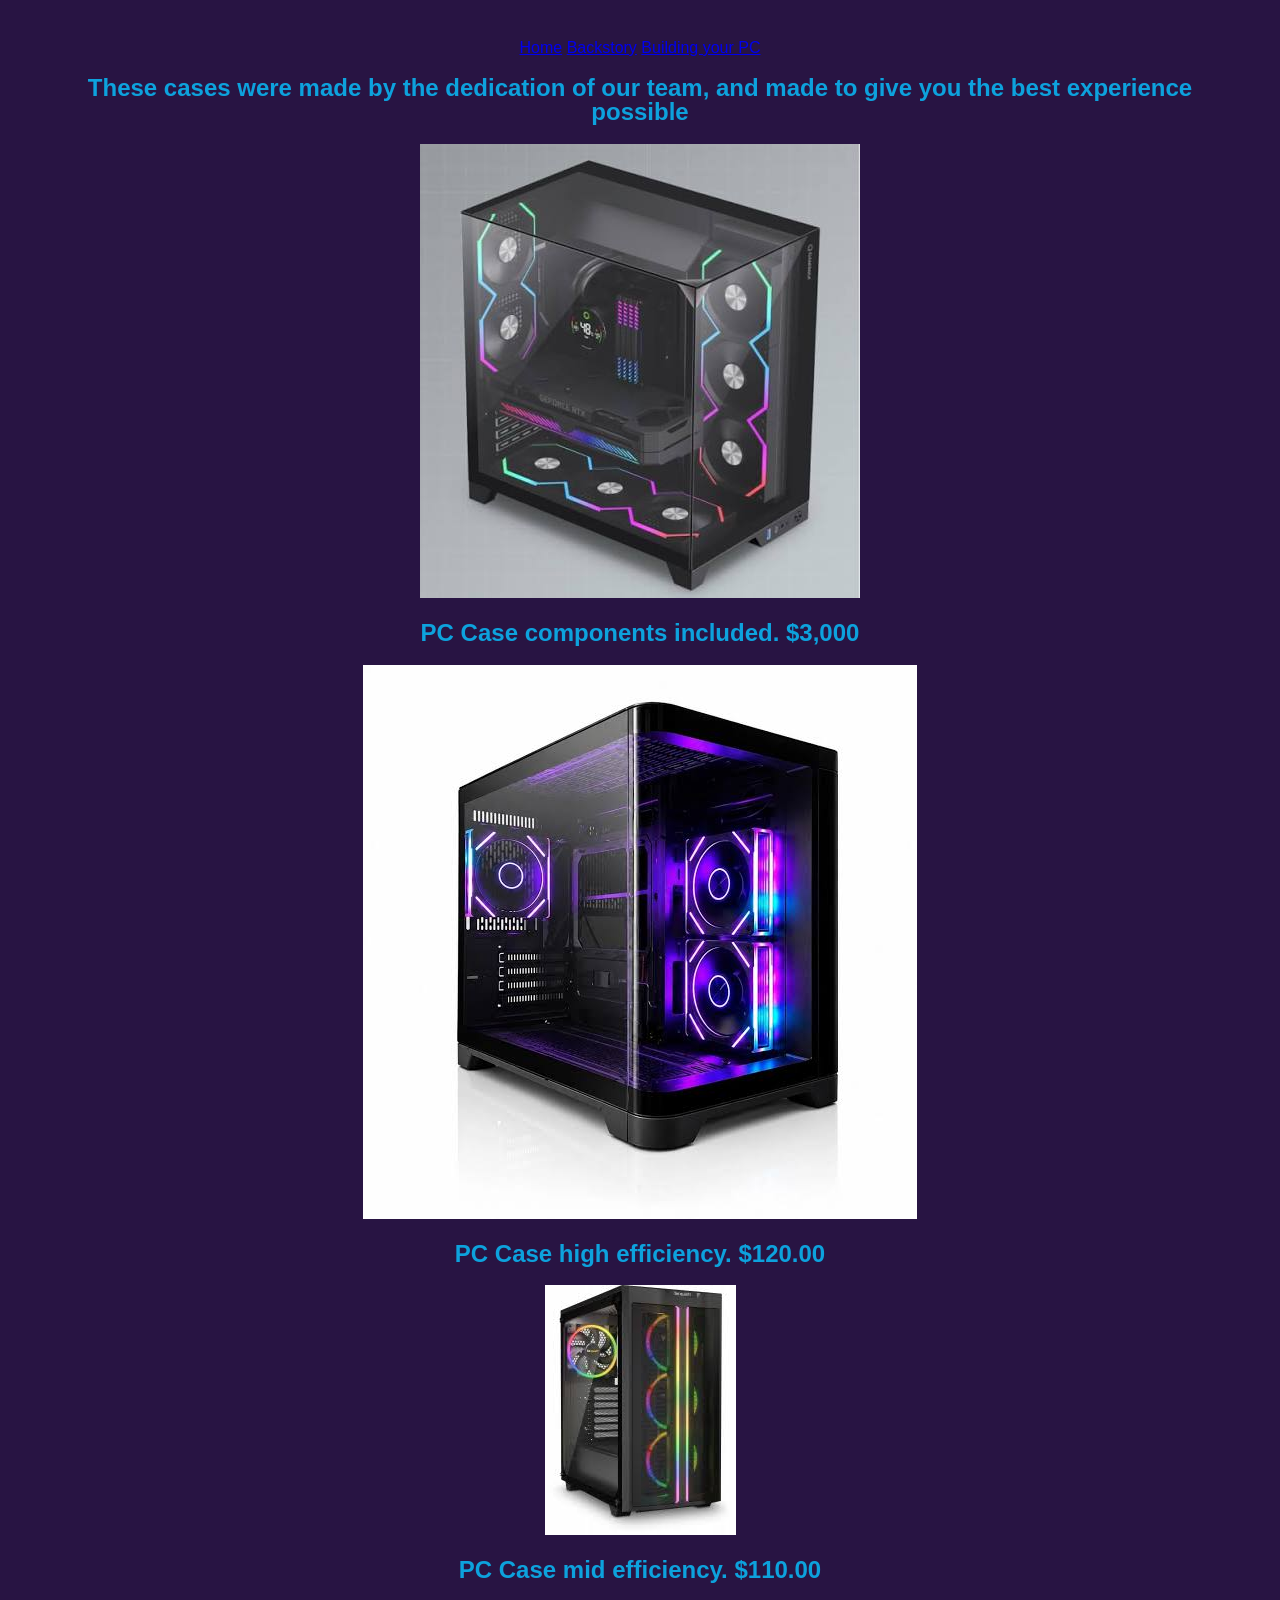
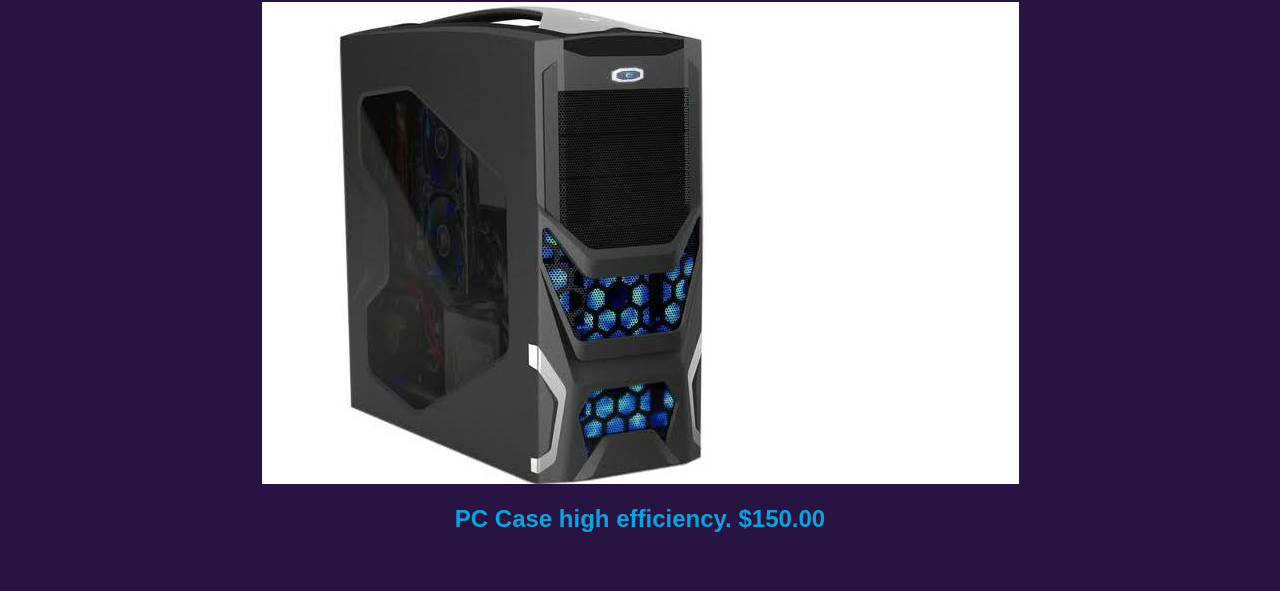
==== page1.html @ 71a489a0 "i tried 2" ====
<!DOCTYPE html>
<html lang="en">
<head>

    <meta charset="UTF-8">

    <title>Cases</title>

    <link rel="stylesheet" href="styles.css">

</head>
<nav>
  <a href="index.html">Home</a>
  <a href="page2.html">Backstory</a>
  <a href="page3.html">Building your PC</a>
</nav>
<body>
<h2>These cases were made by the dedication of our team, and made to give you the best experience possible</h2>
    <img src="Pc case 1.jpg" alt="pc1">
      <h2>PC Case components included. $3,000</h2>


    <img src="PC case 2.jpg" alt="pc2">
      <h2>PC Case high efficiency. $120.00</h2>


    <img src="pc case 3.jpg" alt="pc3"
    <div class="Tutorial"></div>
      <h2>PC Case mid efficiency. $110.00</h2>     <!--PLEASE STOP BEING REEEEED -->
      
    
    <img class="small" src="pc case 4.png" alt="pc4"
    <div class="Tutorial"></div>
    <div class="wigglehover"></div>
      <h2>PC Case high efficiency. $150.00</h2>
</body>
</html>
<!-- I made this 
 - Pierre -->
---- styles.css ----
/* 191443
That is the color of the background */
body {
  margin: 0;
  font-family: Arial, sans-serif;
  background-color: rgb(40, 20, 67);
  color: #0da2dd;
  line-height: 1;
  text-align: center;
  padding: 40px;
}

/* Heading style */
h1 {
  color: #ffffff;
  font-size: 2.5rem;
  margin-bottom: 20px;
}

/* Paragraph style */
p.Box {
  font-size: 1.2rem;
  color: #0da2dd;
  max-width: 600px;
  margin: 0 auto;
  background: #fff;
  padding: 15px;
  border-radius: 10px;
  box-shadow: 0 4px 6px rgba(255, 253, 253, 0.1);

  .zoom:hover{
transform:scale(1.08);
}
}

.Tutorial {
  line-height: 1.8;
}

.wigglehover{
animation:wig .6s;
}
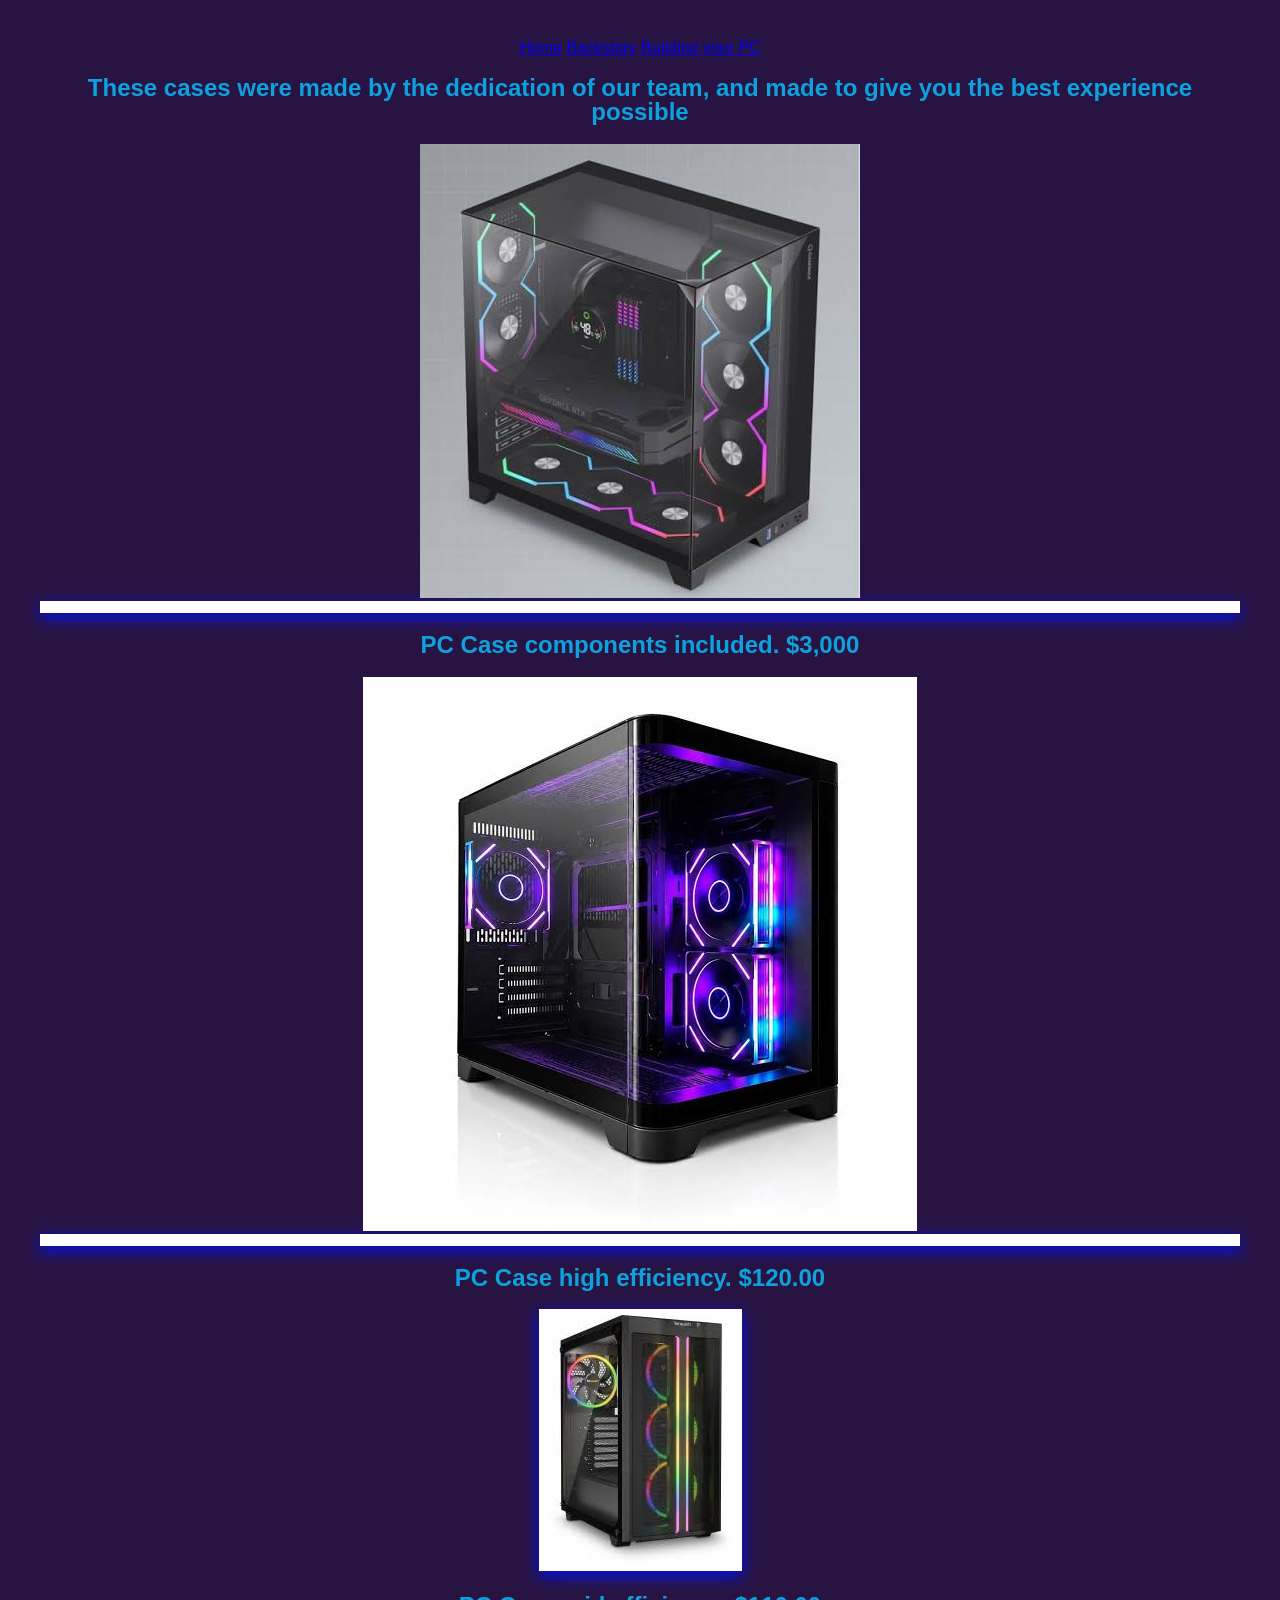
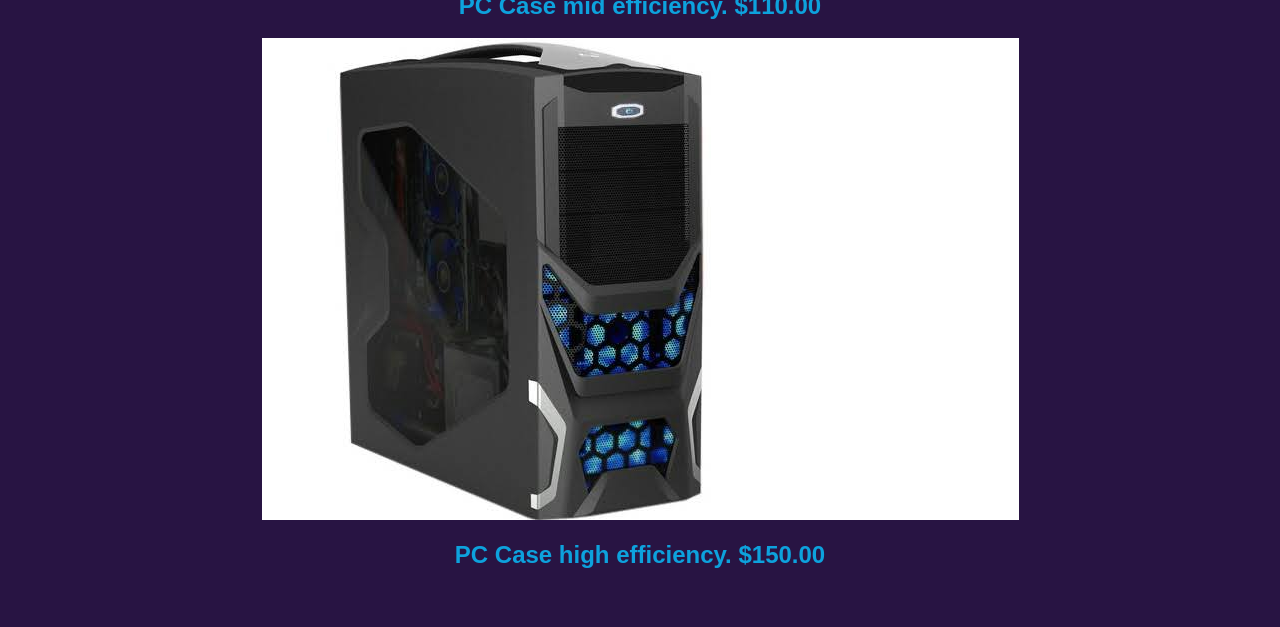
==== commit 051966e4: "borders" ====
--- a/page1.html
+++ b/page1.html
@@ -17,21 +17,26 @@
 <body>
 <h2>These cases were made by the dedication of our team, and made to give you the best experience possible</h2>
     <img src="Pc case 1.jpg" alt="pc1">
+    <div class="frame"></div>
+     <div class="Tutorial"></div>
       <h2>PC Case components included. $3,000</h2>
 
 
     <img src="PC case 2.jpg" alt="pc2">
+    <div class="frame"></div>
+     <div class="Tutorial"></div>
       <h2>PC Case high efficiency. $120.00</h2>
 
 
     <img src="pc case 3.jpg" alt="pc3"
+    <div class="frame"></div>
     <div class="Tutorial"></div>
       <h2>PC Case mid efficiency. $110.00</h2>     <!--PLEASE STOP BEING REEEEED -->
       
     
     <img class="small" src="pc case 4.png" alt="pc4"
+    <div class="frame"></div>
     <div class="Tutorial"></div>
-    <div class="wigglehover"></div>
       <h2>PC Case high efficiency. $150.00</h2>
 </body>
 </html>
--- a/styles.css
+++ b/styles.css
@@ -37,6 +37,7 @@
   line-height: 1.8;
 }
 
-.wigglehover{
-animation:wig .6s;
-}+.frame {
+border:6px solid white;
+box-shadow:0 5px 15px rgb(0, 16, 247);               /*MY PROUDEST CREATION -pierre*/
+}
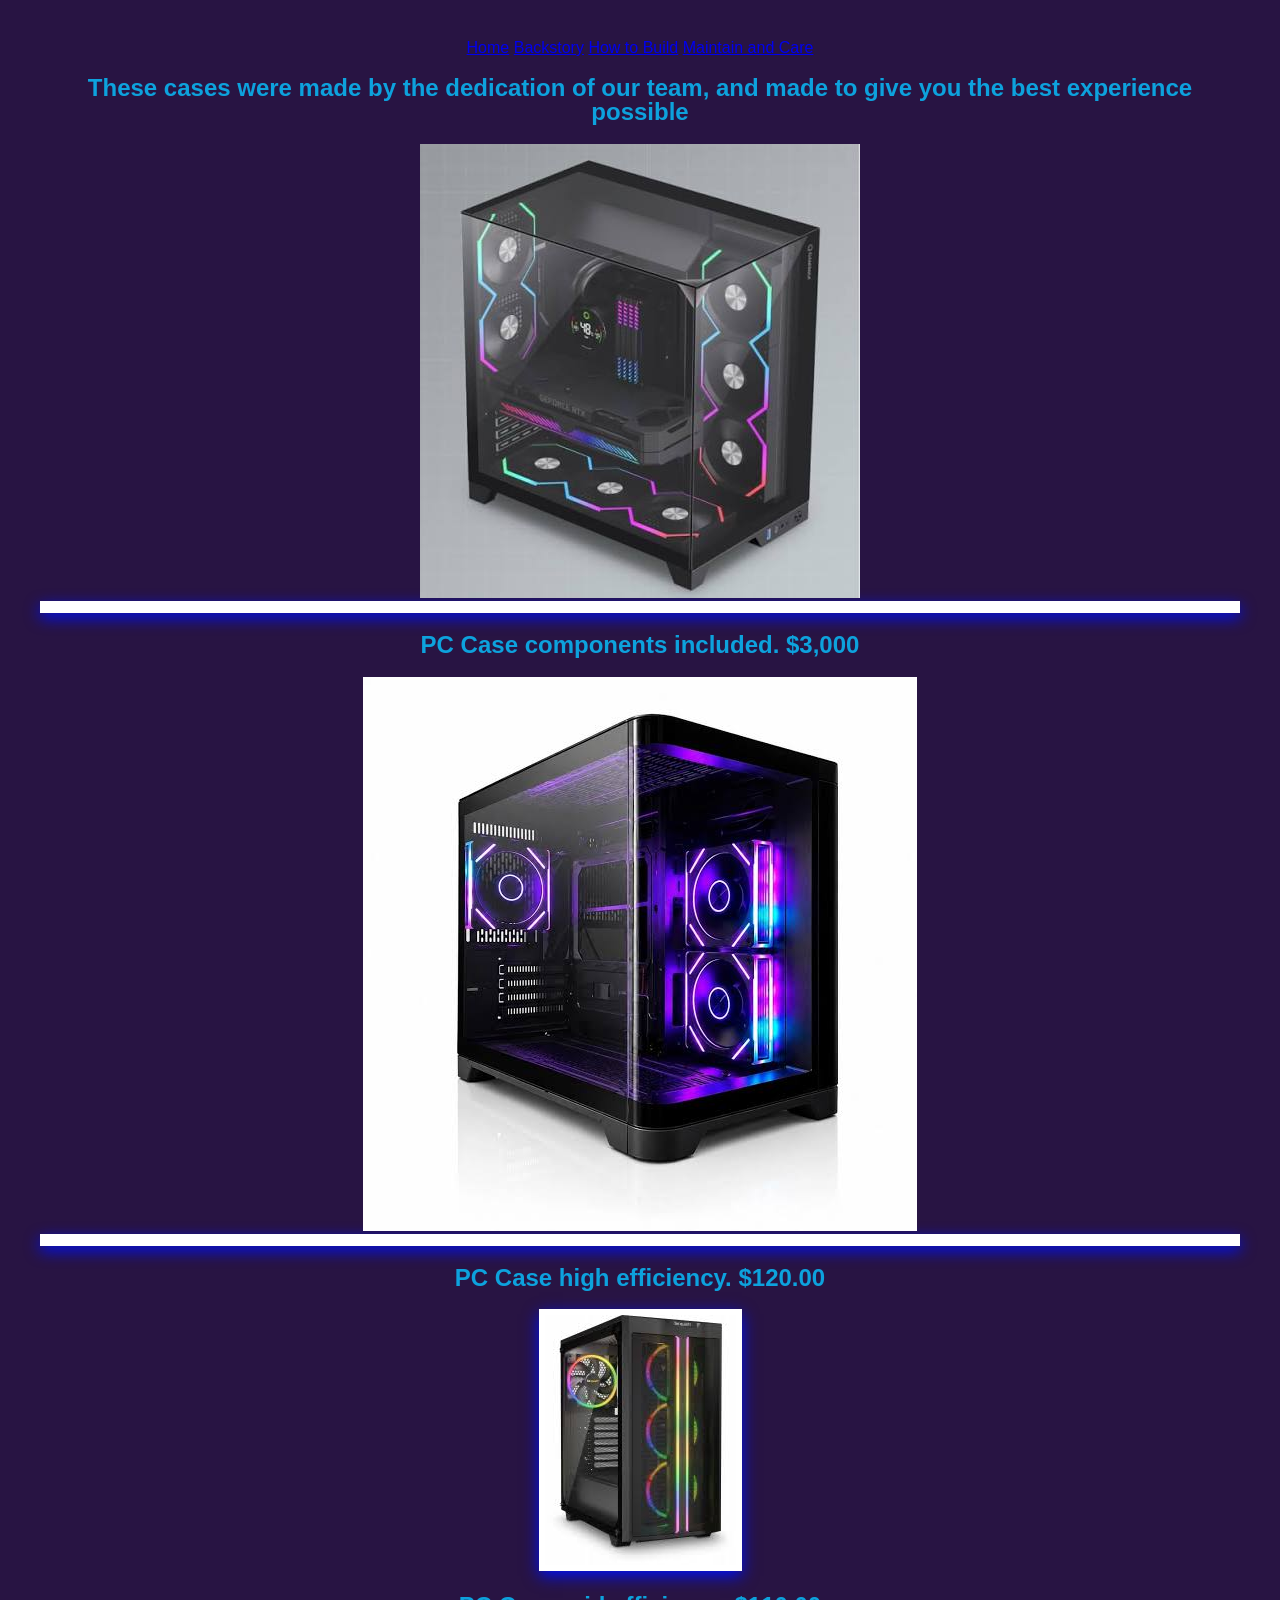
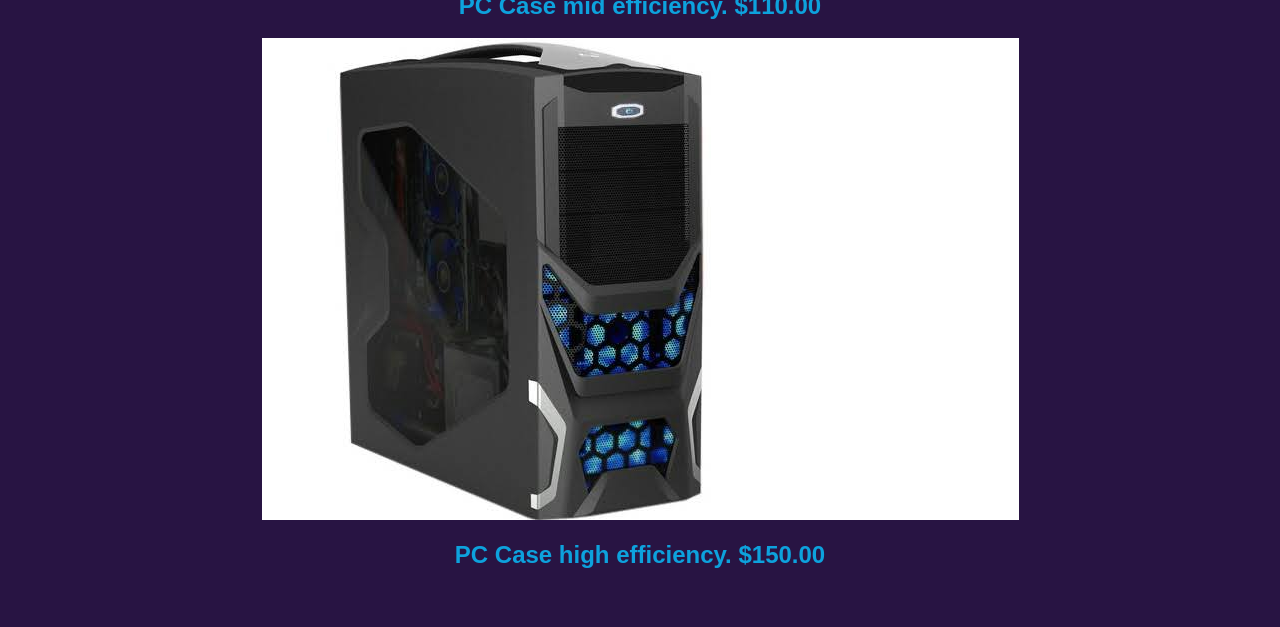
==== commit b5984df2: "DOMAIN EXPANSION" ====
--- a/page1.html
+++ b/page1.html
@@ -12,7 +12,9 @@
 <nav>
   <a href="index.html">Home</a>
   <a href="page2.html">Backstory</a>
-  <a href="page3.html">Building your PC</a>
+  <a href="page3.html">How to Build</a>
+  <a href="page5.html">Maintain and Care</a>
+
 </nav>
 <body>
 <h2>These cases were made by the dedication of our team, and made to give you the best experience possible</h2>
--- a/styles.css
+++ b/styles.css
@@ -10,15 +10,13 @@
   padding: 40px;
 }
 
-/* Heading style */
 h1 {
   color: #ffffff;
   font-size: 2.5rem;
   margin-bottom: 20px;
 }
 
-/* Paragraph style */
-p.Box {
+.Box {
   font-size: 1.2rem;
   color: #0da2dd;
   max-width: 600px;
@@ -27,17 +25,28 @@
   padding: 15px;
   border-radius: 10px;
   box-shadow: 0 4px 6px rgba(255, 253, 253, 0.1);
+}
 
-  .zoom:hover{
-transform:scale(1.08);
+.Box2 {
+  font-size: 1.2rem;
+  color: #0da2dd;
+  margin: 0 auto;
+  background: #fff;
+  padding: 15px;
+  border-radius: 10px;
+  box-shadow: 0 4px 6px rgba(255, 253, 253, 0.1);
+  line-height: 1.8;
+  }
+.zoom:hover{
+  transform:scale(1.08);
 }
-}
+
 
 .Tutorial {
   line-height: 1.8;
 }
 
 .frame {
-border:6px solid white;
-box-shadow:0 5px 15px rgb(0, 16, 247);               /*MY PROUDEST CREATION -pierre*/
+  border:6px solid white;
+  box-shadow:0 5px 15px rgb(0, 16, 247);               /*MY PROUDEST CREATION -pierre*/
 }
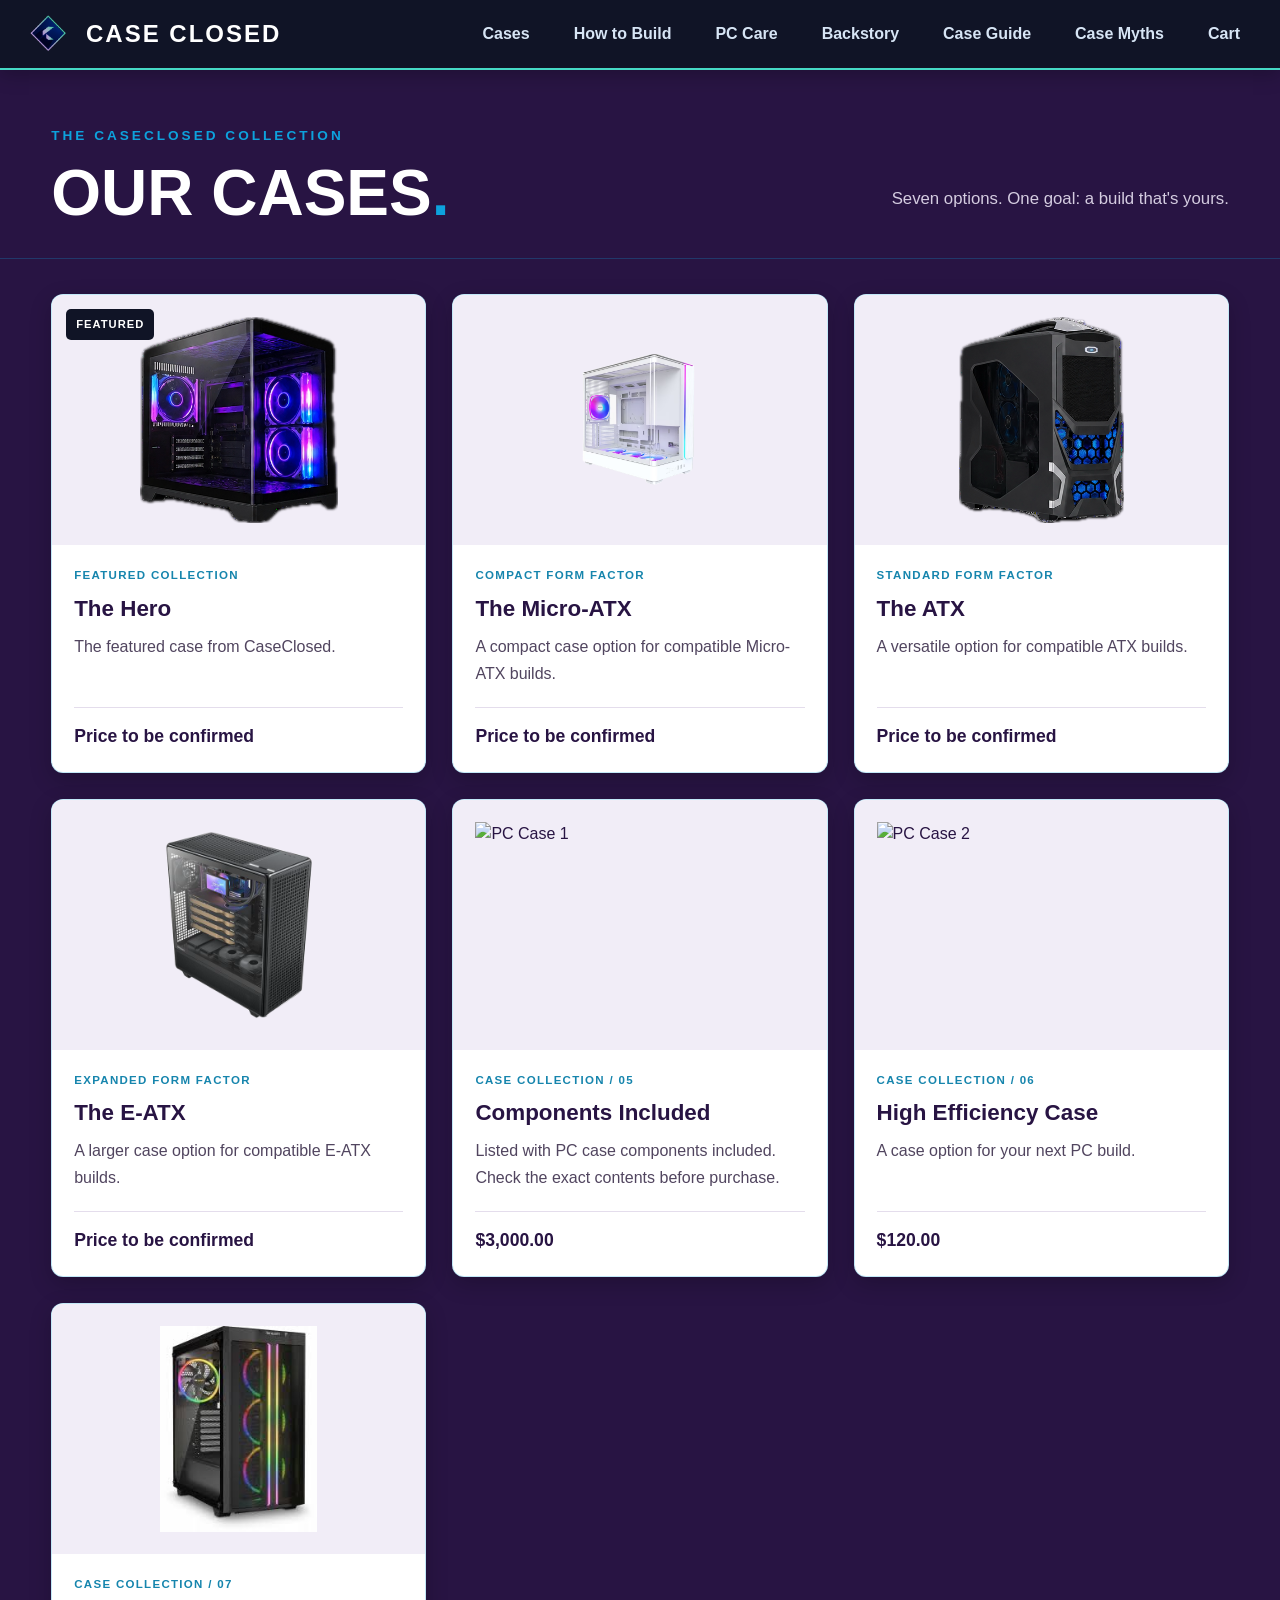
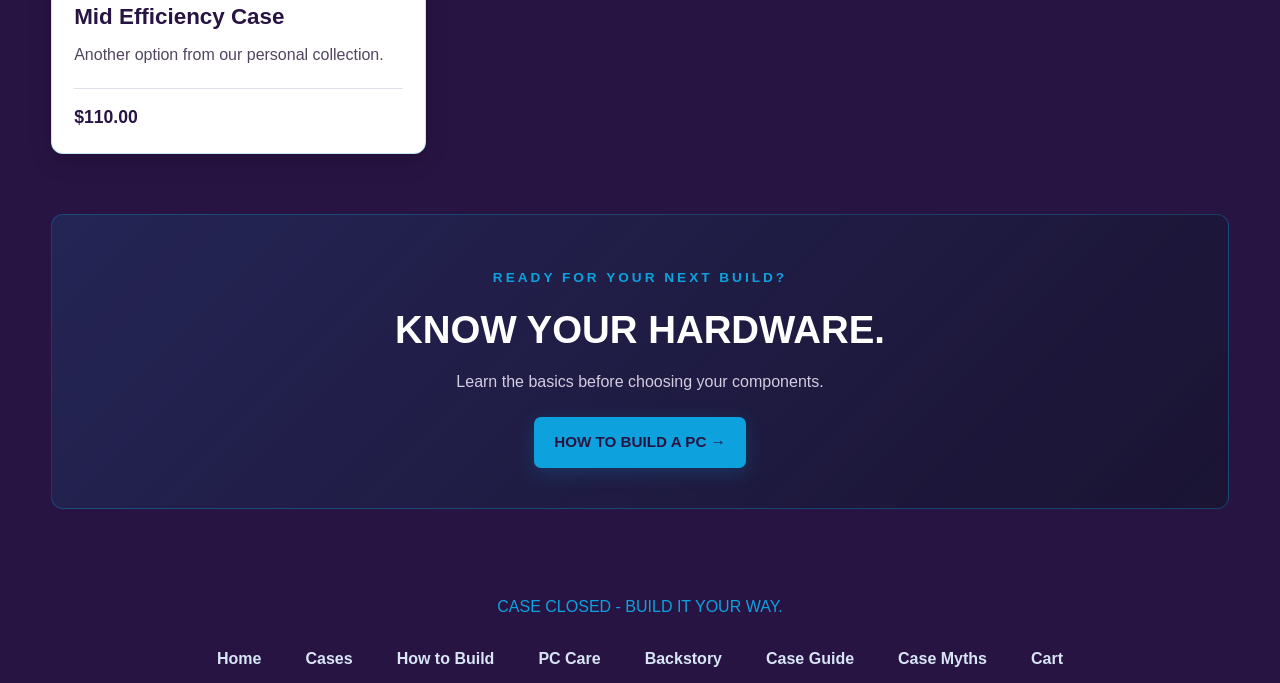
==== commit 018aa137: "The queen wept, for there were no more Commits left to push. 6+ hours, pretty much the entire projec" ====
--- a/page1.html
+++ b/page1.html
@@ -9,38 +9,150 @@
     <link rel="stylesheet" href="styles.css">
 
 </head>
-<nav>
-  <a href="index.html">Home</a>
-  <a href="page2.html">Backstory</a>
-  <a href="page3.html">How to Build</a>
-  <a href="page5.html">Maintain and Care</a>
+<body>
+<header class="SiteHeader">
+    <a href="index.html" class="SiteLogo">
+        <img src="LOGO I DEFINETLY DIDNT STEAL.png" alt="" class="SiteLogoImage">
+        <span>CASE CLOSED</span>
+    </a>
 
-</nav>
-<body>
-<h2>These cases were made by the dedication of our team, and made to give you the best experience possible</h2>
-    <img src="Pc case 1.jpg" alt="pc1">
-    <div class="frame"></div>
-     <div class="Tutorial"></div>
-      <h2>PC Case components included. $3,000</h2>
+    <nav class="SiteNav">
+
+        <a href="page1.html">Cases</a>
+        <a href="page3.html">How to Build</a>
+        <a href="page5.html">PC Care</a>
+        <a href="page2.html">Backstory</a>
+        <a href="page6.html">Case Guide</a>
+        <a href="page7.html">Case Myths</a>
+        <a href="page4.html">Cart</a>
+    </nav>
+</header>
+
+  <main class="CatalogPage">
+
+        <div class="CatalogHeading">
+            <div>
+                <p class="Eyebrow">THE CASECLOSED COLLECTION</p>
+                <h1>OUR CASES<span>.</span></h1>
+            </div>
+            <p>Seven options. One goal: a build that's yours.</p>
+        </div>
+
+        <section class="CatalogGrid" aria-label="Available PC cases">
+
+            <article class="CatalogCard">
+                <div class="CatalogImage">
+                    <img src="img5.png" alt="The Hero PC case">
+                    <span class="CatalogTag">FEATURED</span>
+                </div>
+                <div class="CatalogInfo">
+                    <p class="CatalogCategory">FEATURED COLLECTION</p>
+                    <h2>The Hero</h2>
+                    <p>The featured case from CaseClosed.</p>
+                    <p class="CatalogPrice">Price to be confirmed</p>
+                </div>
+            </article>
+
+            <article class="CatalogCard">
+                <div class="CatalogImage">
+                    <img src="img6.png" alt="The Micro-ATX PC case">
+                </div>
+                <div class="CatalogInfo">
+                    <p class="CatalogCategory">COMPACT FORM FACTOR</p>
+                    <h2>The Micro-ATX</h2>
+                    <p>A compact case option for compatible Micro-ATX builds.</p>
+                    <p class="CatalogPrice">Price to be confirmed</p>
+                </div>
+            </article>
+
+            <article class="CatalogCard">
+                <div class="CatalogImage">
+                    <img src="img4.png" alt="The ATX PC case">
+                </div>
+                <div class="CatalogInfo">
+                    <p class="CatalogCategory">STANDARD FORM FACTOR</p>
+                    <h2>The ATX</h2>
+                    <p>A versatile option for compatible ATX builds.</p>
+                    <p class="CatalogPrice">Price to be confirmed</p>
+                </div>
+            </article>
+
+            <article class="CatalogCard">
+                <div class="CatalogImage">
+                    <img src="img7.png" alt="The E-ATX PC case">
+                </div>
+                <div class="CatalogInfo">
+                    <p class="CatalogCategory">EXPANDED FORM FACTOR</p>
+                    <h2>The E-ATX</h2>
+                    <p>A larger case option for compatible E-ATX builds.</p>
+                    <p class="CatalogPrice">Price to be confirmed</p>
+                </div>
+            </article>
+
+            <article class="CatalogCard">
+                <div class="CatalogImage">
+                    <img src="pc case 1.png" alt="PC Case 1">
+                </div>
+                <div class="CatalogInfo">
+                    <p class="CatalogCategory">CASE COLLECTION / 05</p>
+                    <h2>Components Included</h2>
+                    <p>Listed with PC case components included. Check the exact contents before purchase.</p>
+                    <p class="CatalogPrice">$3,000.00</p>
+                </div>
+            </article>
+
+            <article class="CatalogCard">
+                <div class="CatalogImage">
+                    <img src="pc case 2.jpg" alt="PC Case 2">
+                </div>
+                <div class="CatalogInfo">
+                    <p class="CatalogCategory">CASE COLLECTION / 06</p>
+                    <h2>High Efficiency Case</h2>
+                    <p>A case option for your next PC build.</p>
+                    <p class="CatalogPrice">$120.00</p>
+                </div>
+            </article>
+
+            <article class="CatalogCard">
+                <div class="CatalogImage">
+                    <img src="pc case 3.jpg" alt="PC Case 3">
+                </div>
+                <div class="CatalogInfo">
+                    <p class="CatalogCategory">CASE COLLECTION / 07</p>
+                    <h2>Mid Efficiency Case</h2>
+                    <p>Another option from our personal collection.</p>
+                    <p class="CatalogPrice">$110.00</p>
+                </div>
+            </article>
+
+        </section>
+
+        <section class="CatalogFooter">
+            <p class="Eyebrow">READY FOR YOUR NEXT BUILD?</p>
+            <h2>KNOW YOUR HARDWARE.</h2>
+            <p>Learn the basics before choosing your components.</p>
+            <a href="page3.html" class="Button ButtonPrimary">
+                HOW TO BUILD A PC →
+            </a>
+        </section>
+    </main>
+    
 
 
-    <img src="PC case 2.jpg" alt="pc2">
-    <div class="frame"></div>
-     <div class="Tutorial"></div>
-      <h2>PC Case high efficiency. $120.00</h2>
+<footer class="SiteFooter">
+        <p>CASE CLOSED - BUILD IT YOUR WAY.</p>
+    <nav class="SiteNav">
+        <a href="index.html">Home</a>
+        <a href="page1.html">Cases</a>
+        <a href="page3.html">How to Build</a>
+        <a href="page5.html">PC Care</a>
+        <a href="page2.html">Backstory</a>
+        <a href="page6.html">Case Guide</a>
+        <a href="page7.html">Case Myths</a>
+        <a href="page4.html">Cart</a>
+    </nav>
+</footer>
 
 
-    <img src="pc case 3.jpg" alt="pc3"
-    <div class="frame"></div>
-    <div class="Tutorial"></div>
-      <h2>PC Case mid efficiency. $110.00</h2>     <!--PLEASE STOP BEING REEEEED -->
-      
-    
-    <img class="small" src="pc case 4.png" alt="pc4"
-    <div class="frame"></div>
-    <div class="Tutorial"></div>
-      <h2>PC Case high efficiency. $150.00</h2>
 </body>
 </html>
-<!-- I made this 
- - Pierre -->
--- a/styles.css
+++ b/styles.css
@@ -1,13 +1,639 @@
-/* 191443
-That is the color of the background */
+
+/* le header, manager of le headchaland */
+
+.SiteHeader {
+    display: flex;
+    align-items: center;
+    justify-content: space-between;
+    gap: 30px;
+
+    width: 100%;
+    box-sizing: border-box;
+    margin: 0;
+    padding: 10px 24px;
+
+    background: #101426;
+    border-bottom: 2px solid #46d9c5;
+    box-shadow: 0 4px 18px rgba(0, 0, 0, 0.25);
+}
+
+/* Haute Couture::Le Noir Brand Manager  */
+
+.SiteLogo {
+    display: flex;
+    align-items: center;
+    gap: 14px;
+
+    color: #ffffff;
+    text-decoration: none;
+    font-size: 1.5rem;
+    font-weight: 800;
+    letter-spacing: 2px;
+
+    flex-shrink: 0;
+}
+
+.SiteLogoImage {
+    width: 48px;
+    height: 48px;
+    object-fit: contain;
+    transition: transform 0.25s ease;
+}
+
+.SiteLogo:hover .SiteLogoImage {
+    transform: rotate(-8deg) scale(1.08);
+}
+
+/* the map of la headchaland */
+
+.SiteNav {
+    display: flex;
+    align-items: center;
+    justify-content: center;
+    gap: 12px;
+    flex-wrap: wrap;
+}
+
+.SiteNav a {
+    display: inline-block;
+    padding: 12px 16px;
+
+    color: #d7e5f5;
+    text-decoration: none;
+    font-size: 1rem;
+    font-weight: 600;
+
+    border-radius: 8px;
+    transition:
+        color 0.2s ease,
+        background-color 0.2s ease;
+}
+
+.SiteNav a:hover {
+    color: #46d9c5;
+    background: rgba(70, 217, 197, 0.1);
+}
+
+
+/* le index, Rien won't know what hit em */
+
+.HomePage {
+    width: 100%;
+    max-width: 1500px;
+    margin: 0 auto;
+    text-align: left;
+}
+
+/* THE SSS, or known as the Shared section styles */
+
+.HomePage section {
+    margin-bottom: 70px;
+}
+
+.Eyebrow {
+    color: #0da2dd;
+    font-size: 0.85rem;
+    font-weight: bold;
+    letter-spacing: 3px;
+    margin-bottom: 12px;
+}
+
+.SectionHeading {
+    text-align: center;
+    margin-bottom: 32px;
+}
+
+.SectionHeading h2,
+.StoryContent h2 {
+    color: #ffffff;
+    font-size: clamp(2rem, 4vw, 3rem);
+    margin: 0 0 12px;
+}
+
+.SectionHeading > p:last-child {
+    color: #d4cce0;
+    max-width: 650px;
+    margin: 0 auto;
+}
+
+/* Hero, by mili */
+
+ .HomeHero {
+    position: relative;
+    isolation: isolate;
+    min-height: 520px;
+    display: grid;
+    grid-template-columns: 1.1fr 0.9fr;
+    align-items: center;
+    gap: 30px;
+    padding: 45px 5%;
+    overflow: visible;
+
+    background: transparent;
+    border-bottom: 1px solid rgba(13, 162, 221, 0.35);
+}
+
+.HeroText {
+    min-width: 0;
+}
+
+.HeroText h1 {
+    color: #ffffff;
+    font-size: clamp(2.4rem, 5vw, 4.5rem);
+    line-height: 1.05;
+    margin: 0 0 22px;
+}
+
+.HeroText h1 span {
+    color: #0da2dd;
+}
+
+.HeroDescription {
+    color: #d4cce0;
+    font-size: 1.1rem;
+    max-width: 540px;
+    line-height: 1.8;
+}
+
+.HeroButtons {
+    display: flex;
+    flex-wrap: wrap;
+    gap: 14px;
+    margin-top: 28px;
+}
+
+
+.Button {
+    display: inline-block;
+    padding: 14px 20px;
+    border-radius: 7px;
+    font-size: 0.95rem;
+    font-weight: bold;
+    text-decoration: none;
+    text-align: center;
+    transition:
+        transform 0.2s ease,
+        background-color 0.2s ease,
+        box-shadow 0.2s ease;
+}
+
+.Button:hover {
+    transform: translateY(-3px);
+}
+
+.ButtonPrimary {
+    color: #281443;
+    background: #0da2dd;
+    box-shadow: 0 5px 20px rgba(13, 162, 221, 0.2);
+}
+
+.ButtonPrimary:hover {
+    background: #42c5f4;
+    box-shadow: 0 8px 25px rgba(13, 162, 221, 0.35);
+}
+
+.ButtonSecondary {
+    color: #ffffff;
+    border: 1px solid #0da2dd;
+    background: rgba(40, 20, 67, 0.5);
+}
+
+.ButtonSecondary:hover {
+    background: rgba(13, 162, 221, 0.15);
+}
+
+.HeroImage {
+    position: relative;
+    isolation: isolate;
+    min-width: 0;
+    display: flex;
+    justify-content: center;
+    align-items: center;
+}
+
+.HeroImage img {
+    position: relative;
+    z-index: 1;
+
+    width: 100%;
+    max-width: 530px;
+    max-height: 480px;
+    object-fit: contain;
+
+    filter: drop-shadow(0 15px 25px rgba(0, 0, 0, 0.4));
+    transition: transform 0.35s ease;
+}
+
+
+.ImageGlow {
+    position: absolute;
+    z-index: 0;
+
+    /* I CAST BIG, BIGGER GLOW THAN THE EYE HAS EVER SEEEN */
+    width: 175%;
+    height: 175%;
+
+    left: 50%;
+    top: 50%;
+    transform: translate(-50%, -50%);
+
+    border-radius: 50%;
+    background: radial-gradient(
+        ellipse at center,
+        rgba(13, 162, 221, 0.55) 0%,
+        rgba(40, 70, 180, 0.30) 35%,
+        rgba(13, 162, 221, 0.12) 55%,
+        transparent 75%
+    );
+
+    filter: blur(65px);
+    pointer-events: none;
+}
+ /* NOW's YOUR CHANCE TO BE A [BIG SHOT] */
+
+ .WhySection {
+    padding: 20px 4%;
+}
+
+.FeatureGrid {
+    display: grid;
+    grid-template-columns: repeat(2, minmax(0, 1fr));
+    gap: 22px;
+}
+
+.FeatureCard {
+    background: #ffffff;
+    color: #281443;
+    padding: 28px;
+    border-radius: 12px;
+    border: 1px solid rgba(13, 162, 221, 0.3);
+    box-shadow: 0 6px 20px rgba(0, 0, 0, 0.15);
+    transition:
+        transform 0.25s ease,
+        box-shadow 0.25s ease,
+        border-color 0.25s ease;
+}
+
+.FeatureCard:hover {
+    transform: translateY(-5px);
+    border-color: #0da2dd;
+    box-shadow: 0 12px 28px rgba(0, 0, 0, 0.25);
+}
+
+.FeatureIcon {
+    font-size: 2rem;
+}
+
+.FeatureCard h3 {
+    color: #281443;
+    font-size: 1.1rem;
+    margin: 14px 0 8px;
+}
+
+.FeatureCard p {
+    color: #51455f;
+    line-height: 1.7;
+    margin-bottom: 0;
+}
+
+ 
+.DealsSection {
+    padding: 45px 4%;
+    background: rgba(16, 8, 29, 0.4);
+    border-top: 1px solid rgba(13, 162, 221, 0.25);
+    border-bottom: 1px solid rgba(13, 162, 221, 0.25);
+}
+
+.DealsGrid {
+    display: grid;
+    grid-template-columns: repeat(3, minmax(0, 1fr));
+    gap: 22px;
+}
+
+.DealCard {
+    min-width: 0;
+    overflow: hidden;
+    background: #ffffff;
+    color: #281443;
+    border-radius: 12px;
+    box-shadow: 0 6px 20px rgba(0, 0, 0, 0.2);
+    transition: transform 0.25s ease, box-shadow 0.25s ease;
+}
+
+.DealCard:hover {
+    transform: translateY(-6px);
+    box-shadow: 0 14px 30px rgba(0, 0, 0, 0.3);
+}
+
+.DealVisual {
+    height: 220px;
+    padding: 18px;
+    box-sizing: border-box;
+
+    display: flex;
+    justify-content: center;
+    align-items: center;
+
+    background: #f1edf7;
+    overflow: hidden;
+}
+
+.DealVisual img {
+    width: 100%;
+    height: 100%;
+    object-fit: contain;
+    object-position: center;
+
+    transform: scale(1.2);
+    transition: transform 0.3s ease;
+}
+
+.DealCard:hover .DealVisual img {
+    transform: scale(1.3);
+}
+
+.DealInfo {
+    padding: 22px;
+}
+
+.DealLabel {
+    color: #1685ad;
+    font-size: 0.75rem;
+    font-weight: bold;
+    letter-spacing: 1.5px;
+    margin: 0 0 8px;
+}
+
+.DealInfo h3 {
+    margin: 0 0 10px;
+    font-size: 1.4rem;
+}
+
+.DealInfo > p:not(.DealLabel) {
+    min-height: 52px;
+    color: #51455f;
+    line-height: 1.6;
+}
+
+.DealButton {
+    display: block;
+    padding: 12px;
+    margin-top: 18px;
+    border-radius: 6px;
+    text-align: center;
+    text-decoration: none;
+    font-weight: bold;
+    color: #281443;
+    background: #0da2dd;
+    transition: background-color 0.2s ease;
+}
+
+.DealButton:hover {
+    background: #42c5f4;
+}
+
+.DealsNote {
+    color: #c8c0d8;
+    font-size: 0.85rem;
+    text-align: center;
+    margin-top: 24px;
+}
+
+/* Not our story, our downfall */
+
+.StorySection {
+    padding: 60px 8%;
+    text-align: center;
+    background:
+        linear-gradient(
+            135deg,
+            rgba(13, 162, 221, 0.1),
+            rgba(40, 20, 67, 0.1)
+        );
+    border: 1px solid rgba(13, 162, 221, 0.2);
+    border-radius: 14px;
+}
+
+.StoryContent {
+    max-width: 760px;
+    margin: 0 auto;
+}
+
+.StoryTagline {
+    color: #ffffff;
+    font-size: clamp(1.7rem, 3vw, 2.5rem);
+    font-weight: bold;
+    line-height: 1.35;
+}
+
+.StoryTagline span {
+    color: #0da2dd;
+}
+
+.StoryContent > p:not(.Eyebrow):not(.StoryTagline) { /*this line traumatizes people on the spot */
+    color: #d4cce0;
+    line-height: 1.8;
+    max-width: 650px;
+    margin: 20px auto 28px;
+}
+
+
+
+/* 
+
+
+PAGE 1, I REPEAT WE ARE DONE WITH INDEX FINALLY
+
+
+*/
+
+
+.CatalogPage {
+    width: 100%;
+    max-width: 1600px;
+    margin: 0 auto;
+    text-align: left;
+    padding-bottom: 30px;
+}
+
+.CatalogHeading {
+    display: flex;
+    align-items: end;
+    justify-content: space-between;
+    gap: 30px;
+    padding: 42px 4% 30px;
+    border-bottom: 1px solid rgba(13, 162, 221, 0.25);
+}
+
+.CatalogHeading h1 {
+    margin: 0;
+    color: #ffffff;
+    font-size: clamp(2.5rem, 5vw, 4rem);
+    line-height: 1.1;
+}
+
+.CatalogHeading h1 span {
+    color: #0da2dd;
+}
+
+.CatalogHeading > p {
+    max-width: 350px;
+    color: #d4cce0;
+    font-size: 1.05rem;
+}
+
+.CatalogGrid {
+    display: grid;
+    grid-template-columns: repeat(3, minmax(0, 1fr));
+    gap: 26px;
+    padding: 35px 4% 60px;
+    align-items: stretch;
+}
+
+.CatalogCard {
+    display: flex;
+    flex-direction: column;
+    min-width: 0;
+    overflow: hidden;
+
+    background: #ffffff;
+    color: #281443;
+    border: 1px solid rgba(13, 162, 221, 0.25);
+    border-radius: 12px;
+    box-shadow: 0 7px 22px rgba(0, 0, 0, 0.2);
+
+    transition:
+        transform 0.25s ease,
+        box-shadow 0.25s ease,
+        border-color 0.25s ease;
+}
+
+.CatalogCard:hover {
+    transform: translateY(-5px);
+    border-color: #0da2dd;
+    box-shadow: 0 14px 30px rgba(0, 0, 0, 0.3);
+}
+
+.CatalogImage {
+    position: relative;
+    display: flex;
+    justify-content: center;
+    align-items: center;
+
+    height: 250px;
+    padding: 22px;
+    box-sizing: border-box;
+    overflow: hidden;
+    background: #f1edf7;
+}
+
+.CatalogImage img {
+    display: block;
+    width: 100%;
+    height: 100%;
+    object-fit: contain;
+    object-position: center;
+    transition: transform 0.3s ease;
+}
+
+.CatalogCard:hover .CatalogImage img {
+    transform: scale(1.06);
+}
+
+.CatalogTag {
+    position: absolute;
+    top: 14px;
+    left: 14px;
+    padding: 7px 10px;
+
+    color: #ffffff;
+    background: #101426;
+    border-radius: 5px;
+
+    font-size: 0.7rem;
+    font-weight: bold;
+    letter-spacing: 1px;
+}
+
+.CatalogInfo {
+    display: flex;
+    flex-direction: column;
+    flex: 1;
+    padding: 22px;
+}
+
+.CatalogCategory {
+    margin: 0 0 9px;
+    color: #1685ad;
+    font-size: 0.72rem;
+    font-weight: bold;
+    letter-spacing: 1.3px;
+}
+
+.CatalogInfo h2 {
+    margin: 0 0 10px;
+    color: #281443;
+    font-size: 1.4rem;
+    line-height: 1.3;
+}
+
+.CatalogInfo > p:not(.CatalogCategory):not(.CatalogPrice) {
+    margin: 0 0 20px;
+    color: #51455f;
+    line-height: 1.7;
+}
+
+.CatalogPrice {
+    margin: auto 0 0;
+    padding-top: 15px;
+    border-top: 1px solid #e4ddec;
+
+    color: #281443;
+    font-size: 1.1rem;
+    font-weight: 800;
+}
+
+.CatalogFooter {
+    margin: 0 4% 40px;
+    padding: 40px 24px;
+    text-align: center;
+
+    background: linear-gradient(
+        135deg,
+        rgba(13, 162, 221, 0.12),
+        rgba(16, 20, 38, 0.55)
+    );
+
+    border: 1px solid rgba(13, 162, 221, 0.3);
+    border-radius: 12px;
+}
+
+.CatalogFooter h2 {
+    margin: 0 0 10px;
+    color: #ffffff;
+    font-size: clamp(1.7rem, 3vw, 2.4rem);
+}
+
+.CatalogFooter > p:not(.Eyebrow) {
+    margin: 0 auto 22px;
+    color: #d4cce0;
+    line-height: 1.7;
+}
+
+
+/* im not really going to be doing more comments after this execpt for page divders... any under this are page dividers or preplaced */
+
+
+/* lowk, didn't organize this by page until i decided to work on it... eh idc */
 body {
   margin: 0;
   font-family: Arial, sans-serif;
   background-color: rgb(40, 20, 67);
   color: #0da2dd;
-  line-height: 1;
+  line-height: 1.5;
   text-align: center;
-  padding: 40px;
+  padding: 0;
+  box-sizing: border-box;
 }
 
 h1 {
@@ -16,37 +642,359 @@
   margin-bottom: 20px;
 }
 
+/* Smaller text boxes for introductions and descriptions, Y'all made it look like it was for PHONES, I HAVE A WIDE SCREEN MONITER PEOPLE*/
 .Box {
   font-size: 1.2rem;
   color: #0da2dd;
-  max-width: 600px;
-  margin: 0 auto;
+  max-width: 900px;
+  margin: 20px auto;
   background: #fff;
   padding: 15px;
   border-radius: 10px;
   box-shadow: 0 4px 6px rgba(255, 253, 253, 0.1);
-}
-
+  box-sizing: border-box;
+  text-align: left;
+}
+
+/* Wide boxes for detailed instructions and lists, THIS, THIS IS HOW DO DO THINGS AROUND HERE!!!!! */
 .Box2 {
+  width: 100%;
   font-size: 1.2rem;
   color: #0da2dd;
-  margin: 0 auto;
+  margin: 20px auto;
+  background: #fff;
+  padding: 25px;
+  border-radius: 10px;
+  box-shadow: 0 4px 6px rgba(255, 253, 253, 0.1);
+  line-height: 1.8;
+  box-sizing: border-box;
+}
+
+
+.Box3 {
+  font-size: 1.2rem;
+  color: #0da2dd;
+  max-width: 350px;
+  margin: 20px auto;
   background: #fff;
   padding: 15px;
   border-radius: 10px;
   box-shadow: 0 4px 6px rgba(255, 253, 253, 0.1);
-  line-height: 1.8;
-  }
-.zoom:hover{
-  transform:scale(1.08);
-}
-
+  box-sizing: border-box;
+  text-align: center;
+}
+
+.zoom:hover {
+  transform: scale(1.08);
+}
 
 .Tutorial {
   line-height: 1.8;
 }
 
 .frame {
-  border:6px solid white;
-  box-shadow:0 5px 15px rgb(0, 16, 247);               /*MY PROUDEST CREATION -pierre*/
-}
+  border: 6px solid white;
+  box-shadow: 0 5px 15px rgb(0, 16, 247);   /* the greatest thing pierre has ever done, this is nothing compared to what i did... */
+}
+
+/* another free 5 points */
+.VideoContainer {
+  position: relative;
+  width: 100%;
+  max-width: 1100px;
+  aspect-ratio: 16 / 9;
+  margin: 0 auto;
+}
+
+.VideoContainer iframe {
+  position: absolute;
+  inset: 0;
+  width: 100%;
+  height: 100%;
+  border: 0;
+}
+
+.Box2 ul {
+  list-style: none;
+  padding-left: 0;
+}
+
+.Box ul {
+  list-style: none;
+  padding-left: 0;
+}
+
+a {
+  color: #0da2dd;
+  font-size: large;
+}
+
+
+.Box2-PartsList {
+    max-width: 900px;
+}
+
+
+ /* OMG page 3 actually looks good */
+.PageContent {
+    width: 100%;
+    max-width: 1600px;
+    margin: 0 auto;
+}
+
+.PageContent .Box {
+    max-width: 1000px;
+    margin: 20px auto;
+}
+
+.PartsAndVideo {
+    display: grid;
+    grid-template-columns: 1fr 1.3fr;
+    gap: 24px;
+    align-items: start;
+}
+
+.PartsAndVideo > .Box2 {
+    min-width: 0;
+    margin: 0;
+}
+
+.AssemblyWarning {
+    max-width: 1100px !important;
+    margin: 20px auto 32px !important;
+    text-align: center;
+}
+
+/* you all don't know how much WASTED SPACE there was with this */
+.WrittenGrid {
+    display: grid;
+    grid-template-columns: repeat(2, minmax(0, 1fr));
+    gap: 24px;
+    align-items: start;
+    width: 100%;
+    margin: 20px auto;
+}
+
+.WrittenSteps {
+    min-width: 0;
+}
+
+.WrittenSteps h3 {
+    margin-top: 28px;
+}
+
+.WrittenSteps .Box {
+    max-width: 100%;
+    margin: 12px 0 24px;
+}
+
+
+
+
+
+
+
+
+
+
+
+
+
+
+
+
+
+
+
+
+
+
+
+
+
+
+
+
+
+
+
+
+
+
+
+
+
+
+
+
+
+
+
+
+
+
+
+
+
+
+
+
+
+
+
+
+
+
+
+
+
+
+
+
+
+
+
+
+
+
+
+
+
+
+
+
+
+
+
+
+
+
+
+
+
+
+
+
+
+
+
+
+
+
+
+
+
+
+
+
+
+
+
+
+
+
+
+
+
+
+
+
+
+
+
+
+
+
+
+
+
+
+
+
+
+
+
+
+
+
+
+
+
+
+
+
+
+
+
+
+
+
+
+
+
+
+
+
+
+
+
+
+
+
+
+
+
+
+
+
+
+
+
+
+
+
+
+
+
+
+
+
+
+
+
+
+
+
+
+
+
+
+
+
+
+
+
+
+
+
+
+
+
+
+
+
+
+
+
+
+.Nothing {
+    color: inherit;
+    text-decoration: none;
+    font-size: inherit;
+    cursor: default;
+}
+
+.Nothing:hover {
+    color: inherit;
+    text-decoration: none;
+} /* what are you doing here */
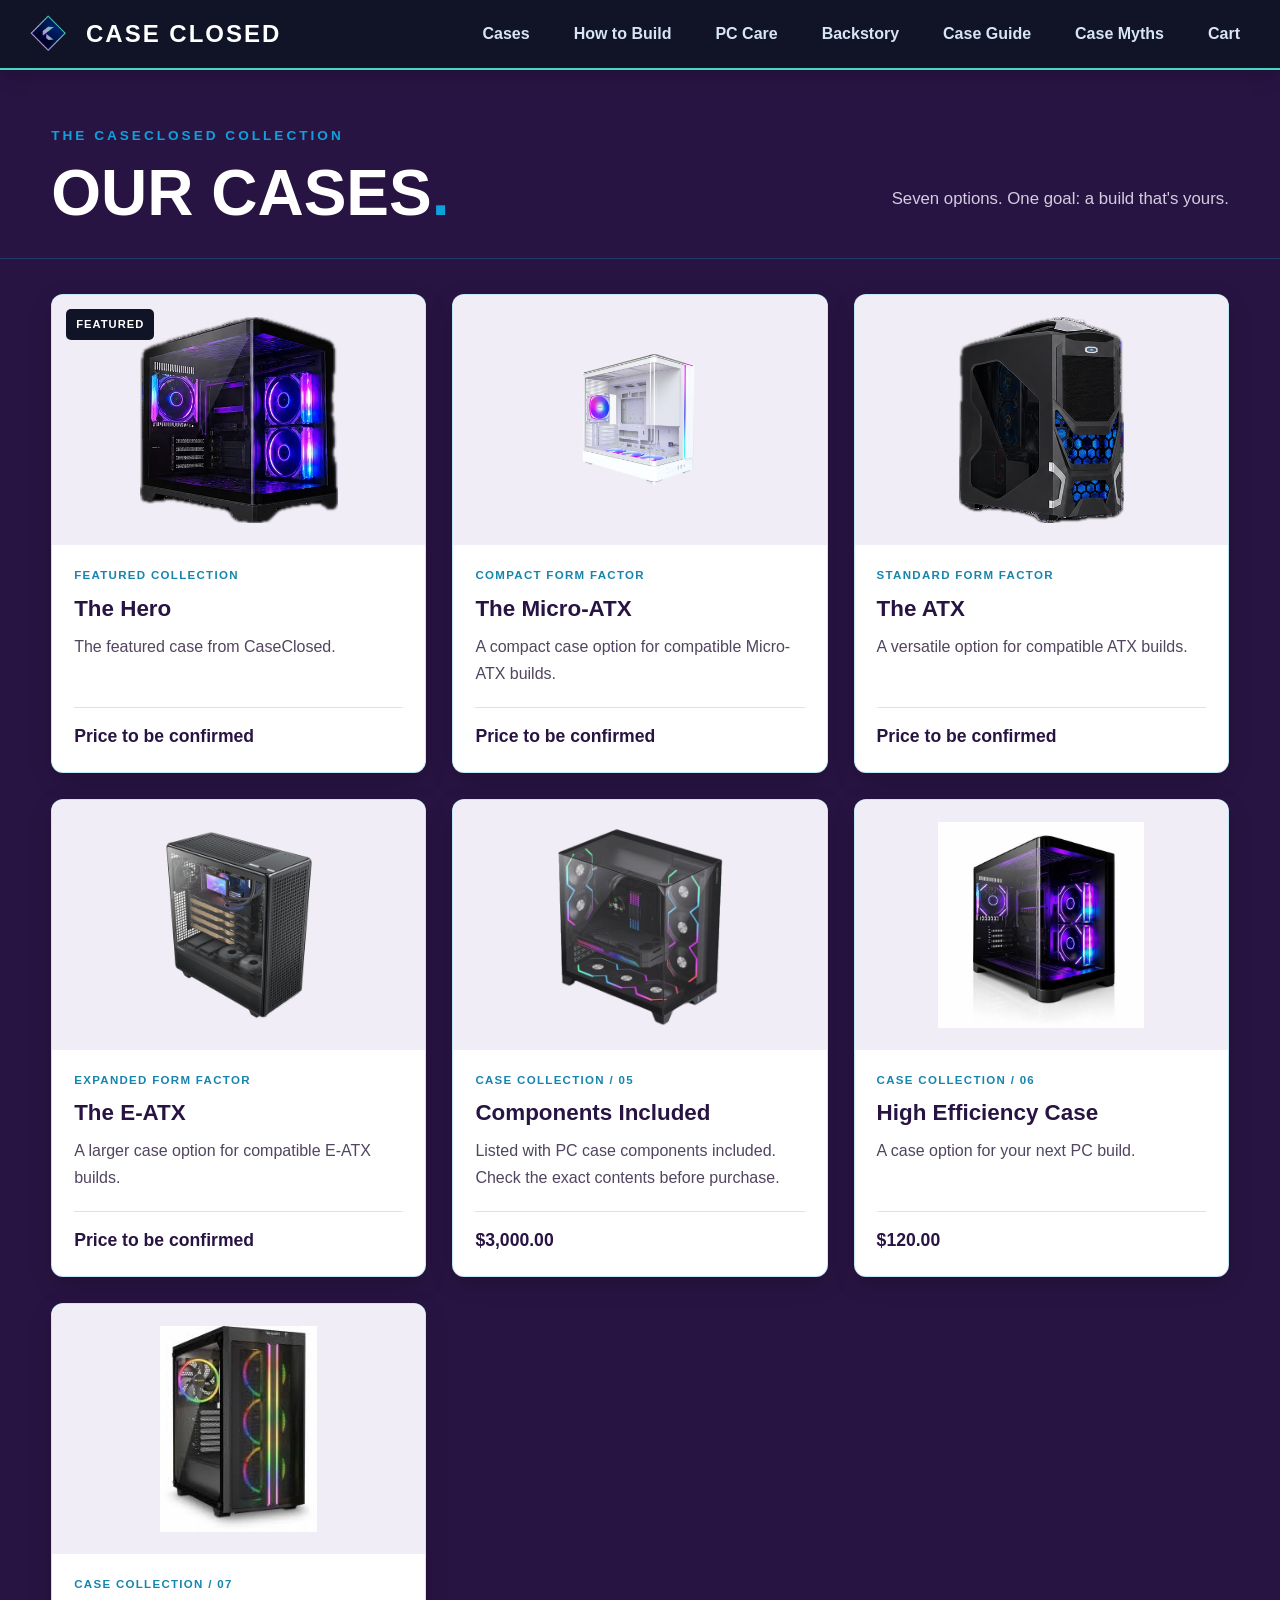
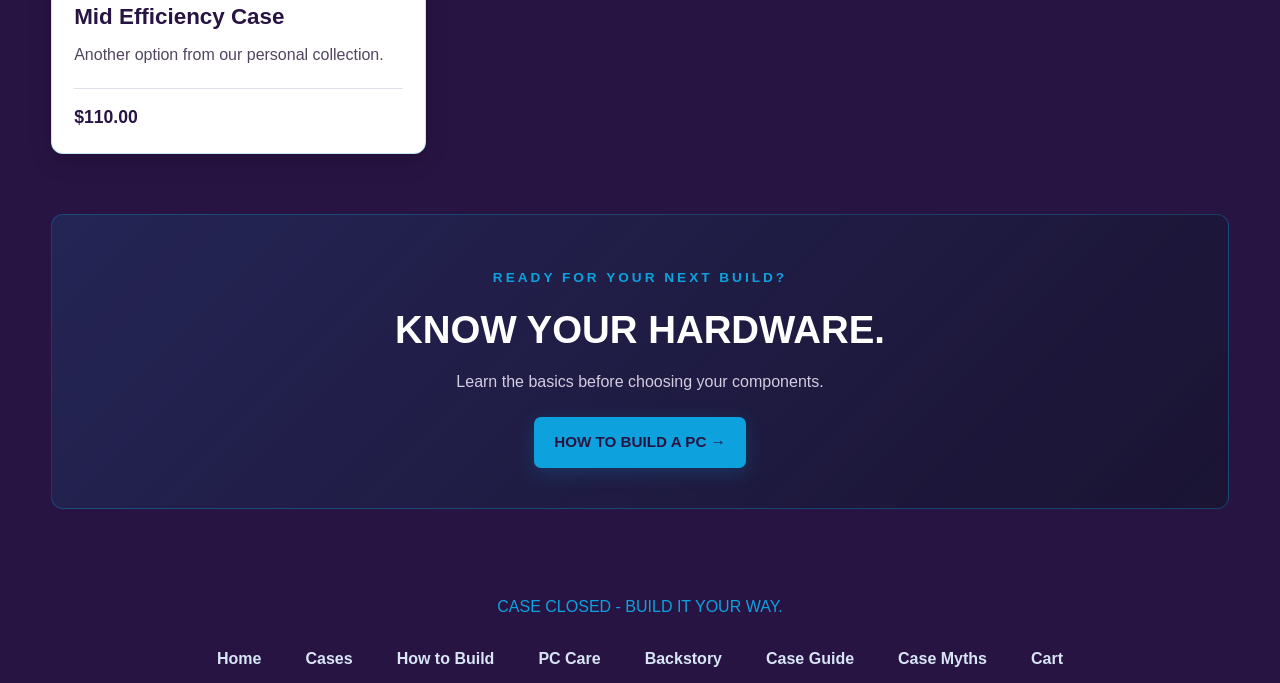
==== commit adb74c9f: "last last min bugfix bc im stupid" ====
--- a/page1.html
+++ b/page1.html
@@ -91,7 +91,7 @@
 
             <article class="CatalogCard">
                 <div class="CatalogImage">
-                    <img src="pc case 1.png" alt="PC Case 1">
+                    <img src="Pc case 1.png" alt="PC Case 1">
                 </div>
                 <div class="CatalogInfo">
                     <p class="CatalogCategory">CASE COLLECTION / 05</p>
@@ -103,7 +103,7 @@
 
             <article class="CatalogCard">
                 <div class="CatalogImage">
-                    <img src="pc case 2.jpg" alt="PC Case 2">
+                    <img src="PC case 2.jpg" alt="PC Case 2">
                 </div>
                 <div class="CatalogInfo">
                     <p class="CatalogCategory">CASE COLLECTION / 06</p>
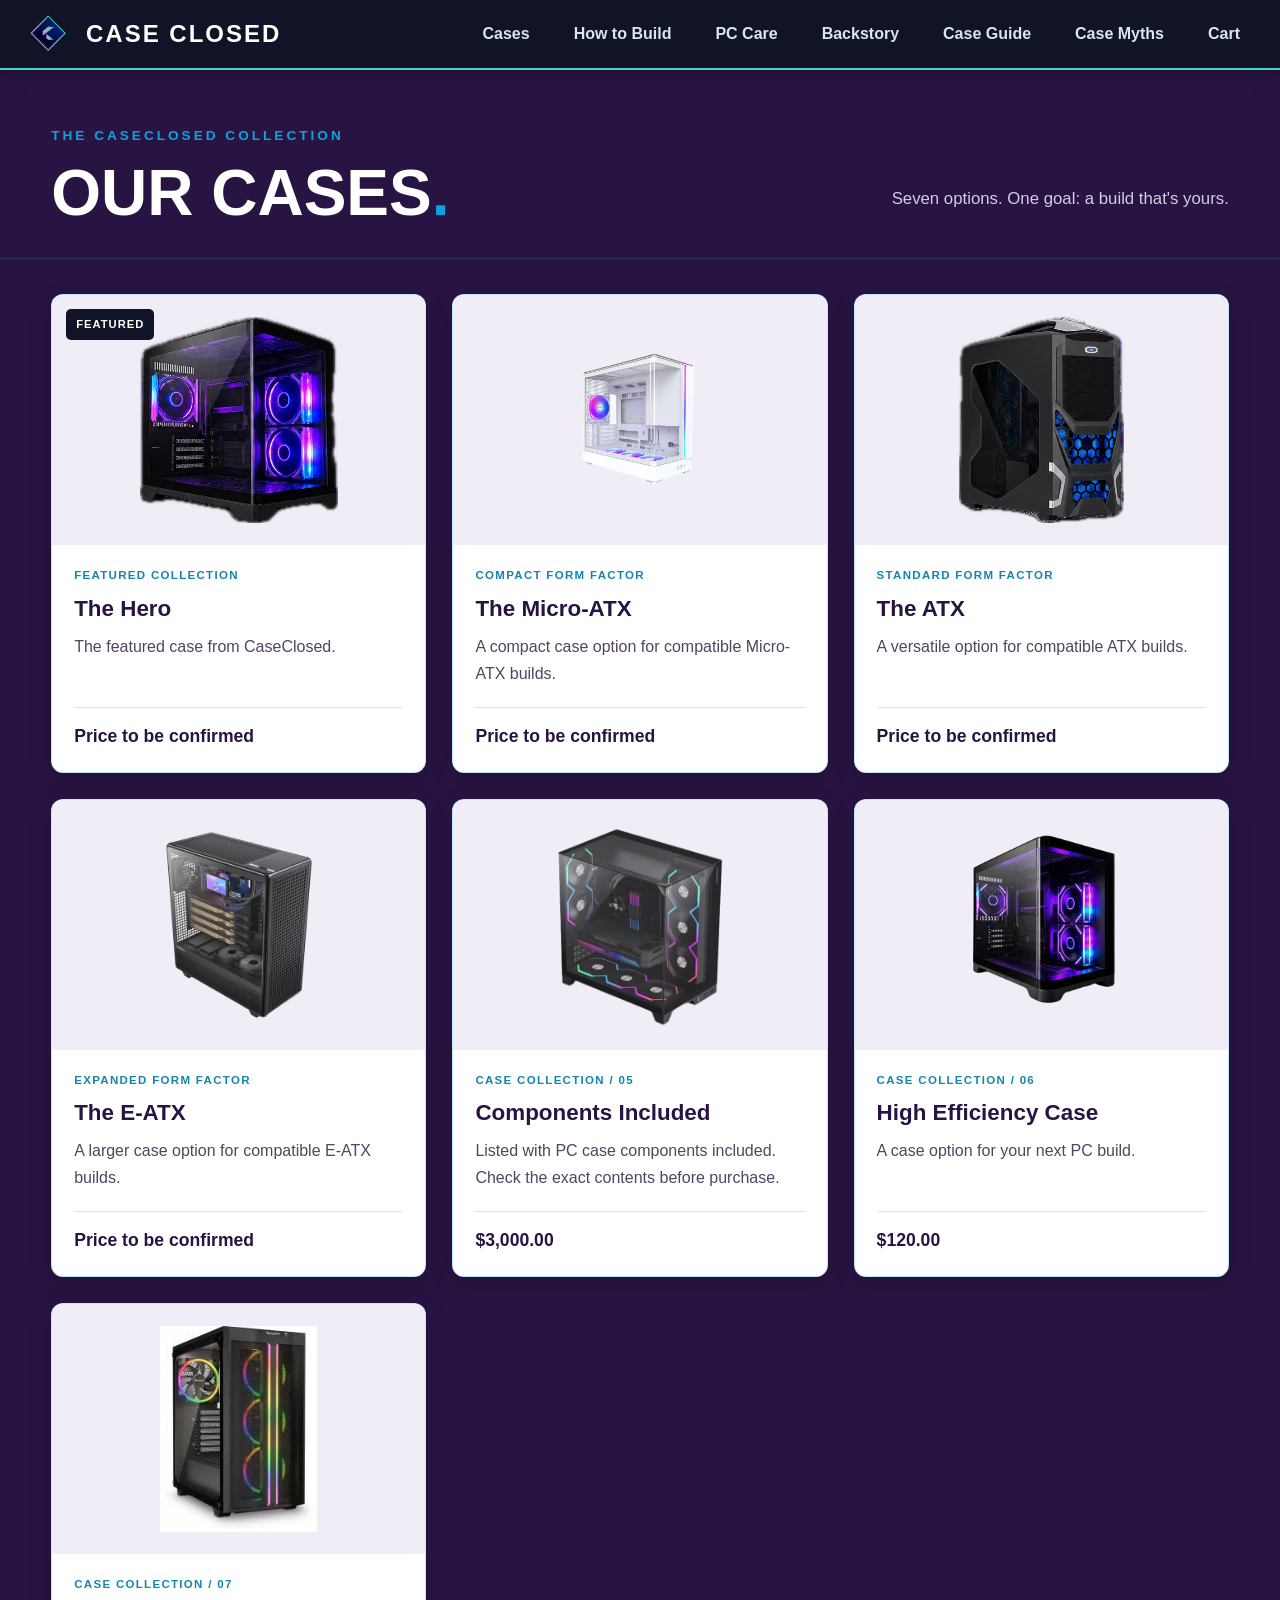
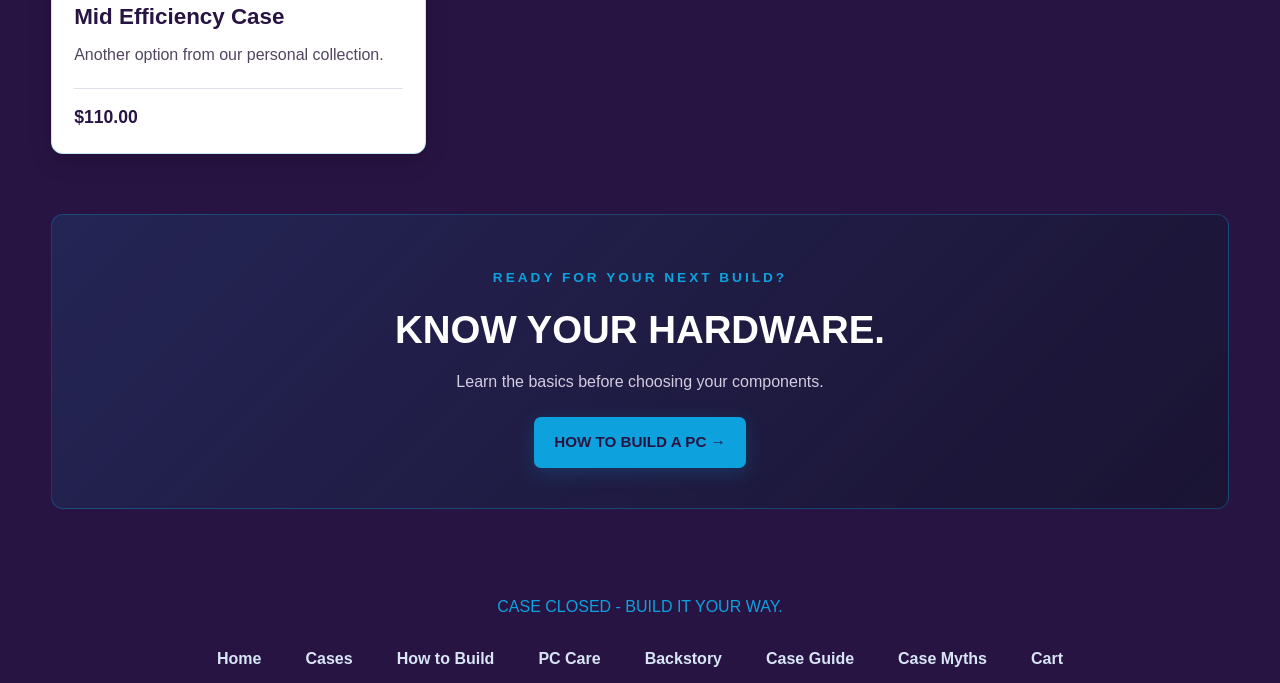
==== commit d39e25da: "BACKGROUND BEGONE" ====
--- a/page1.html
+++ b/page1.html
@@ -103,7 +103,7 @@
 
             <article class="CatalogCard">
                 <div class="CatalogImage">
-                    <img src="PC case 2.jpg" alt="PC Case 2">
+                    <img src="img8.png" alt="PC Case 2">
                 </div>
                 <div class="CatalogInfo">
                     <p class="CatalogCategory">CASE COLLECTION / 06</p>
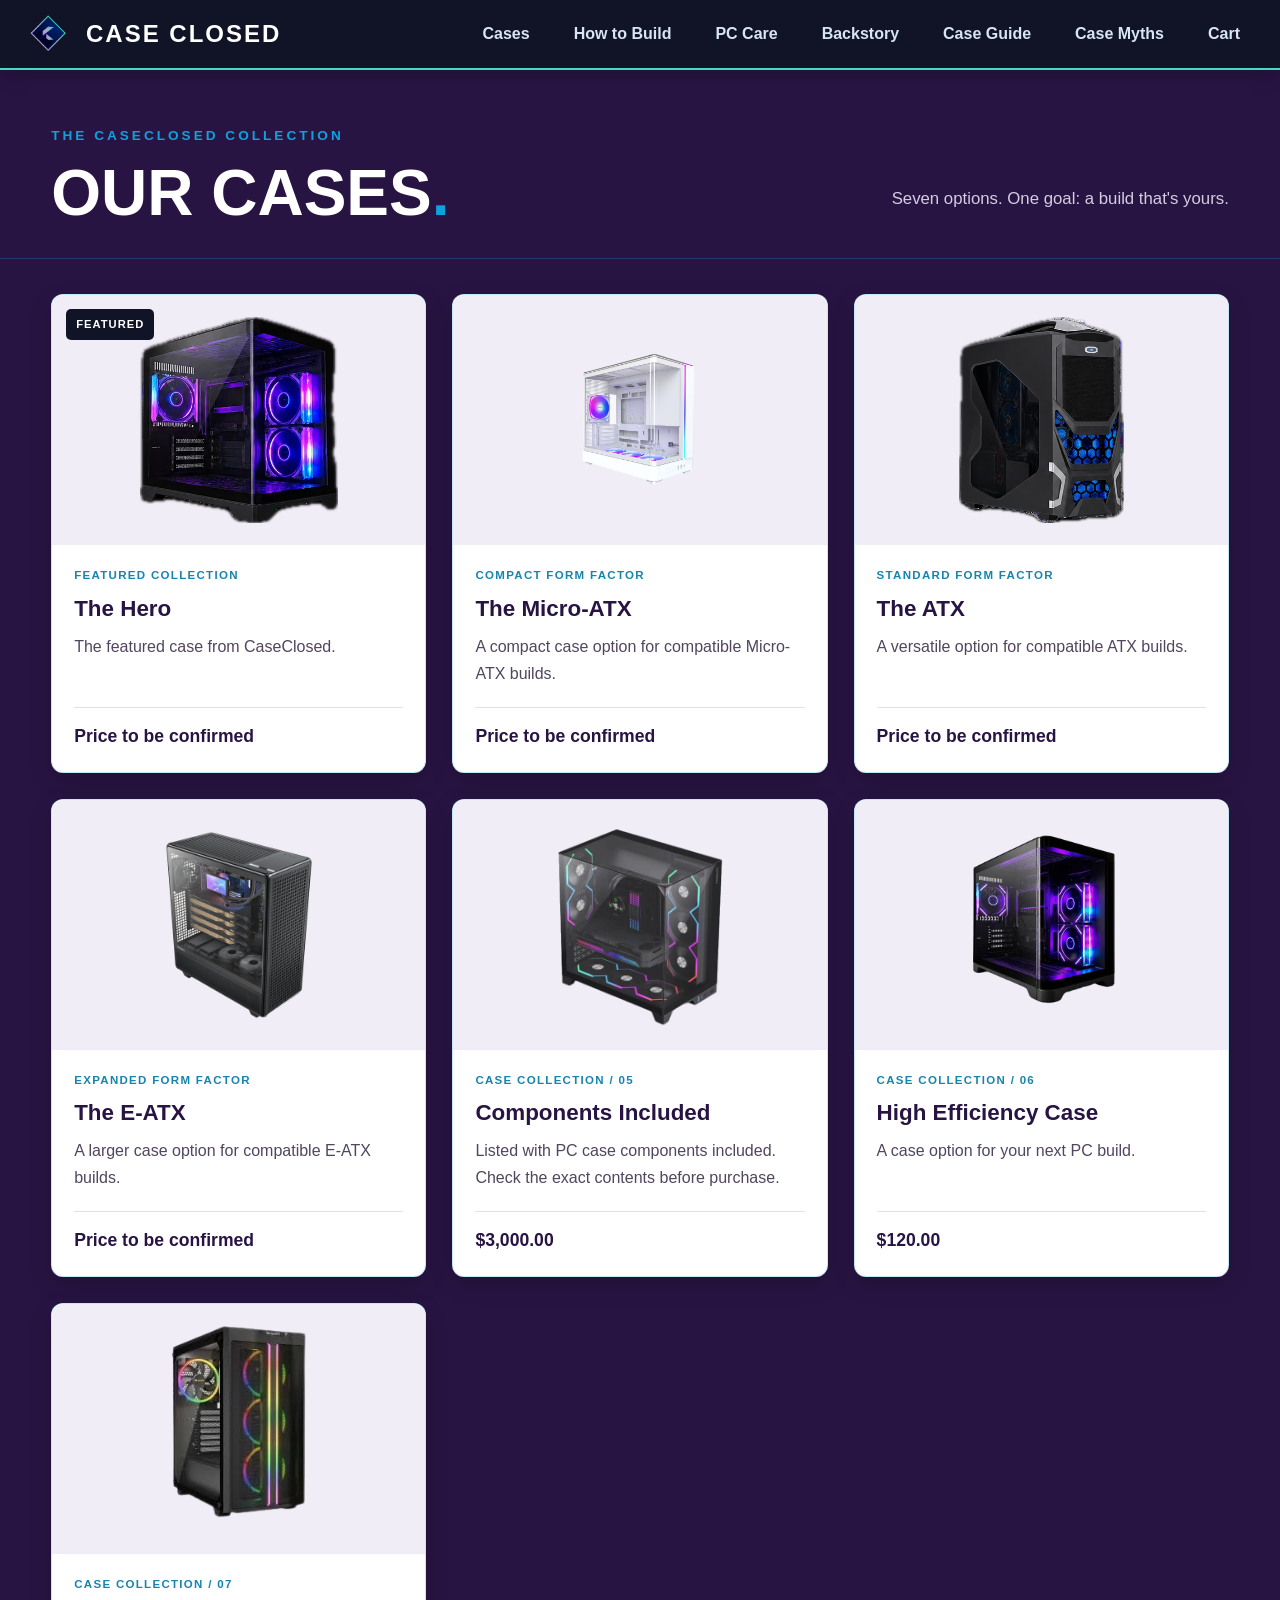
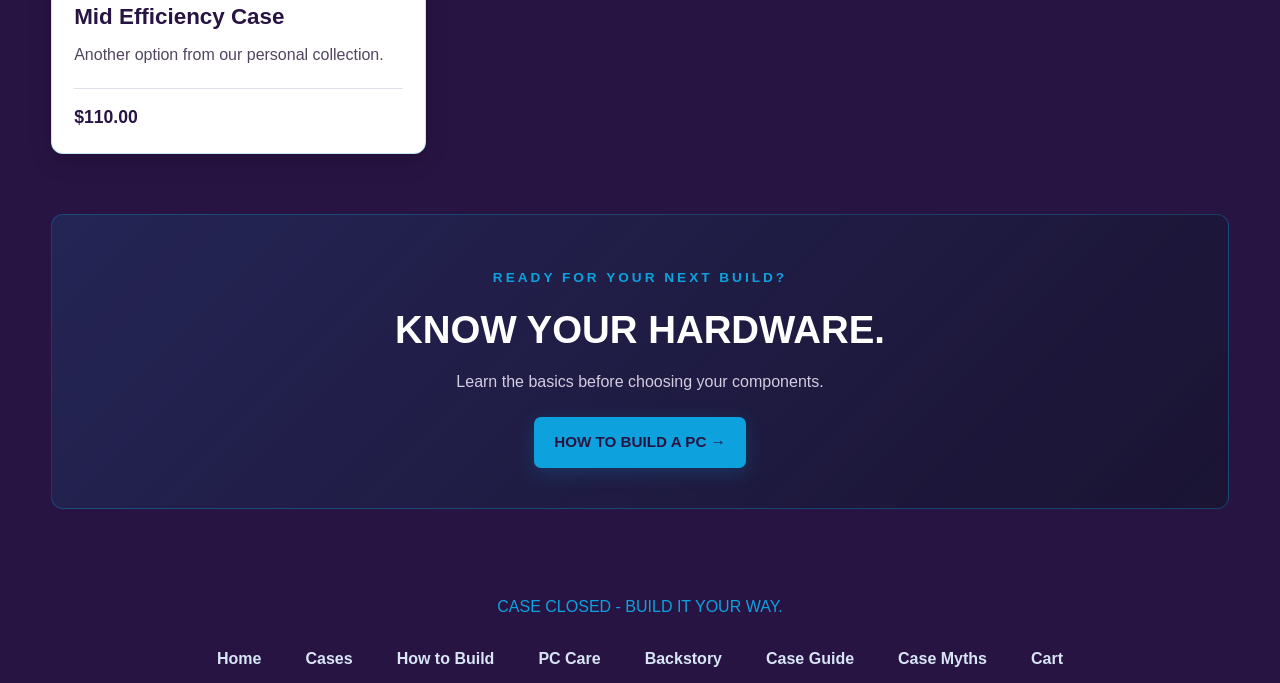
==== commit 4c90167a: "IMAGES BEGONE" ====
--- a/page1.html
+++ b/page1.html
@@ -115,7 +115,7 @@
 
             <article class="CatalogCard">
                 <div class="CatalogImage">
-                    <img src="pc case 3.jpg" alt="PC Case 3">
+                    <img src="img9.png" alt="PC Case 3">
                 </div>
                 <div class="CatalogInfo">
                     <p class="CatalogCategory">CASE COLLECTION / 07</p>
